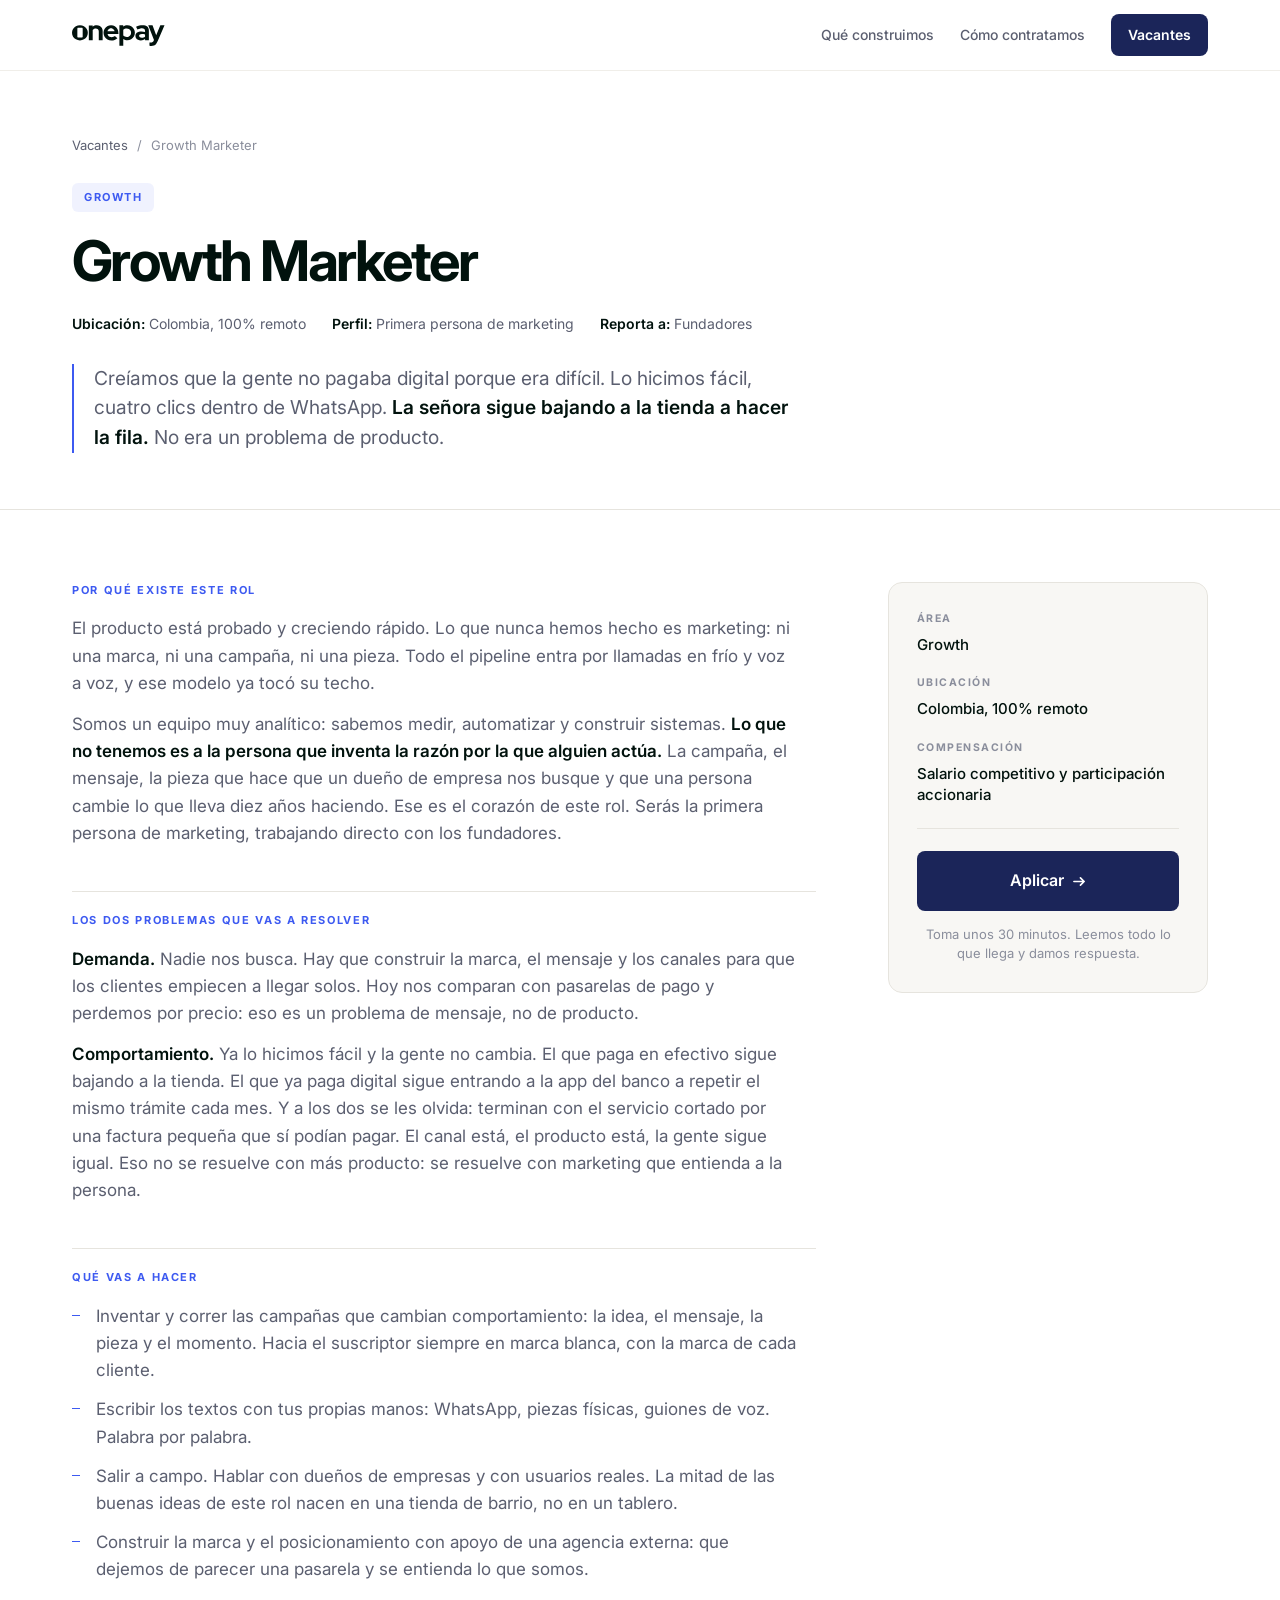
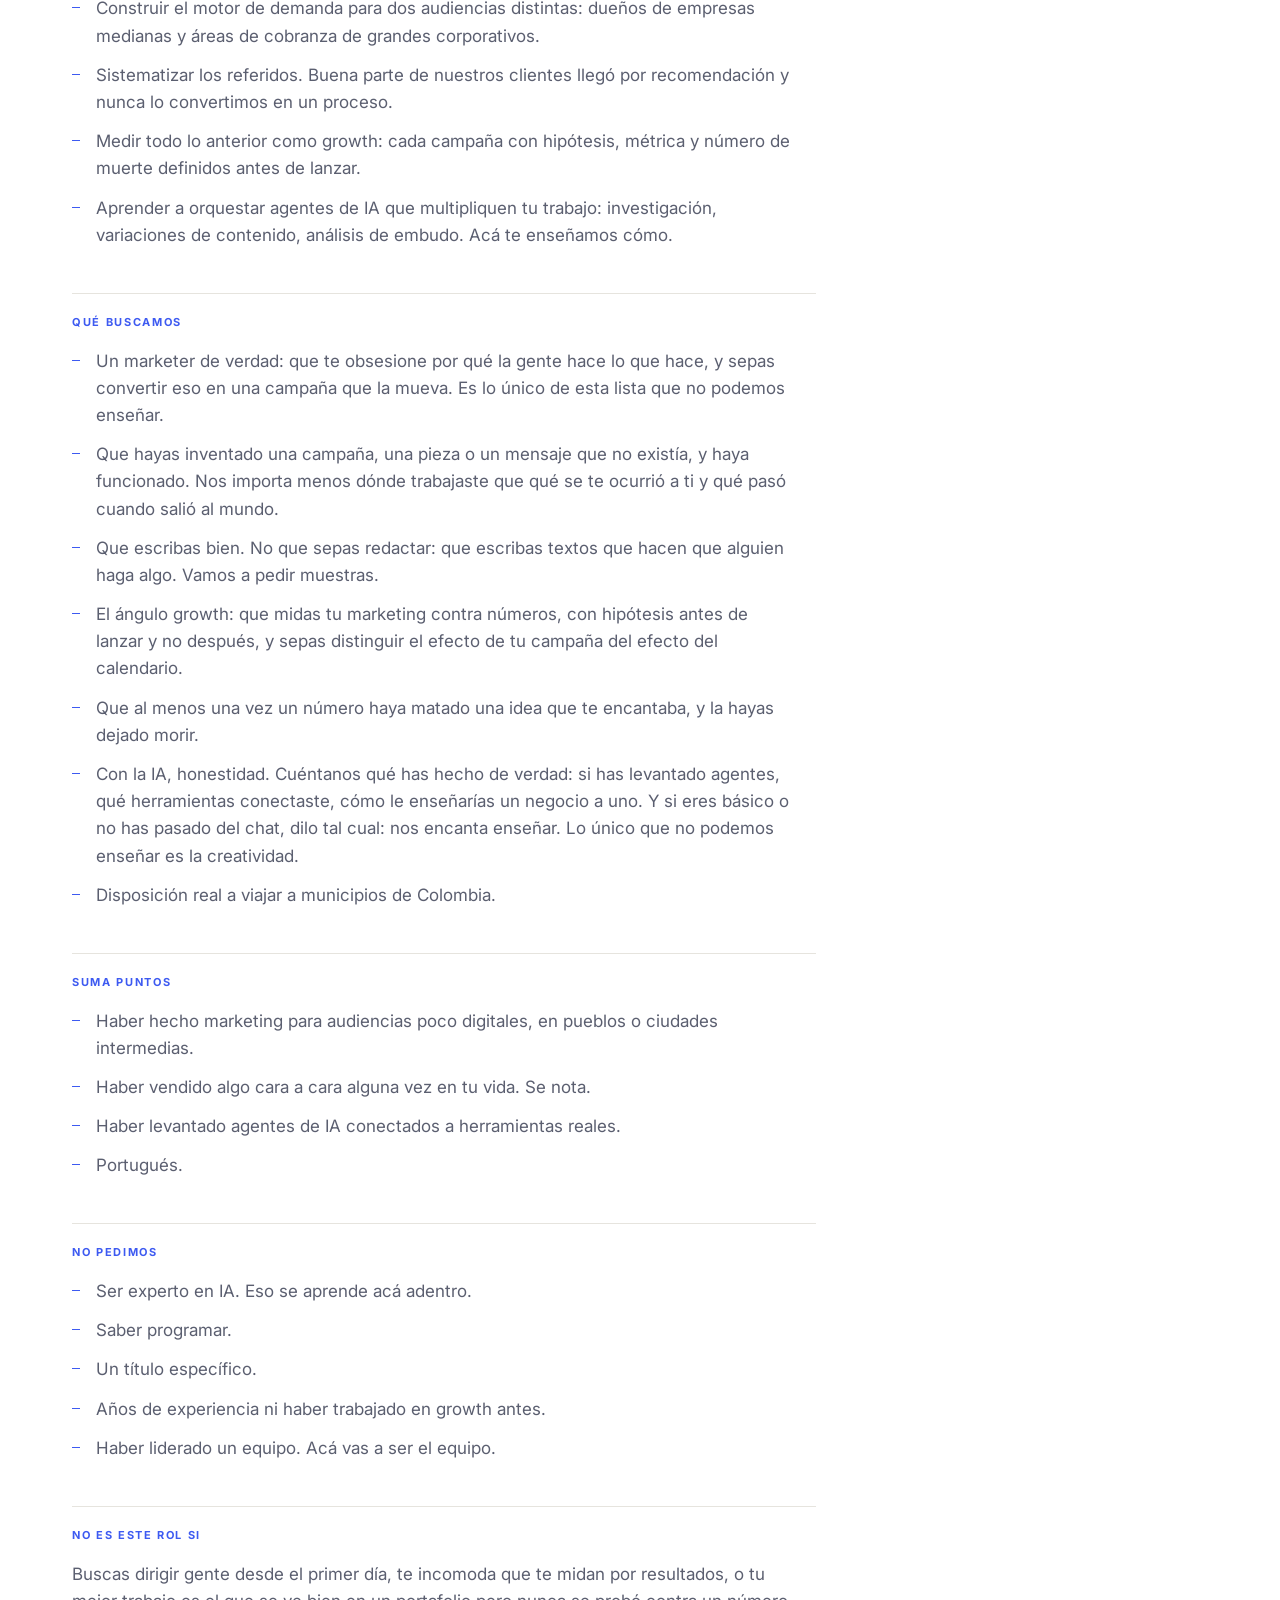
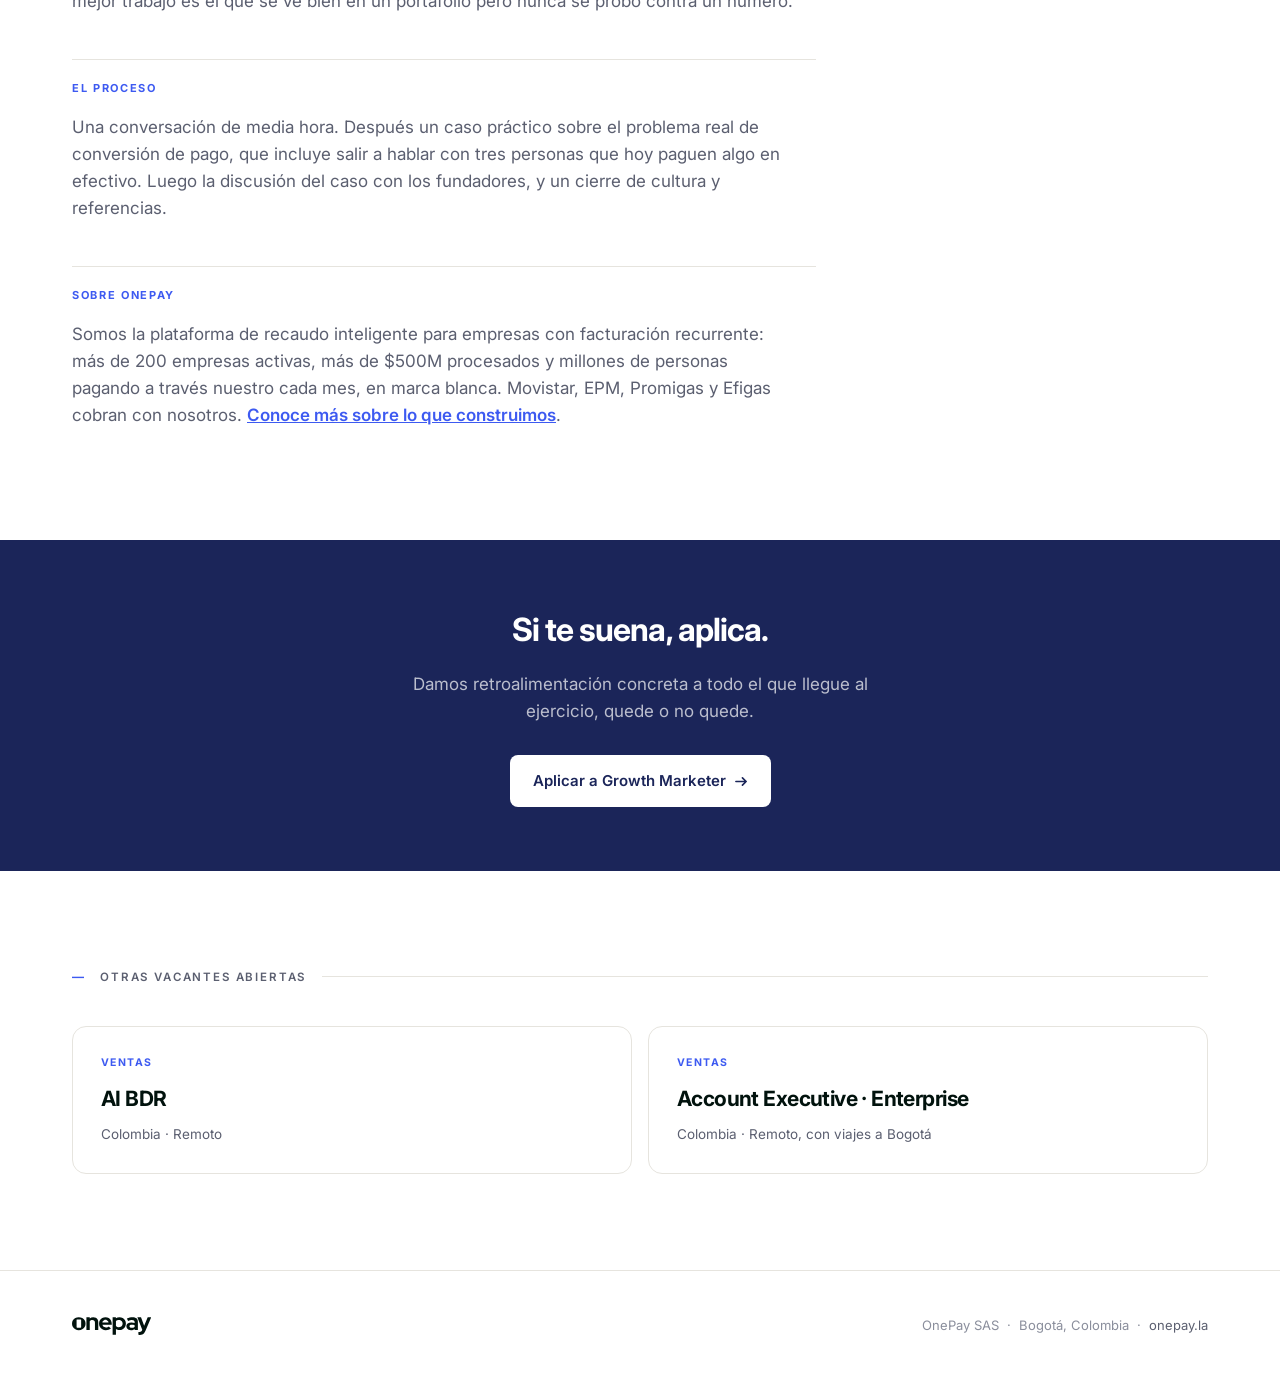
==== growth.html @ 45aba605 "Sitio de vacantes: portada y una pagina por rol" ====
<!DOCTYPE html>
<html lang="es">
<head>
<meta charset="utf-8">
<meta name="viewport" content="width=device-width,initial-scale=1">
<title>Growth Marketer &middot; Trabaja en OnePay</title>
<meta name="theme-color" content="#1B2559">
<meta name="description" content="La primera persona de marketing de OnePay. Inventa las campanas que cambian comportamiento y las mide contra numeros. Colombia, remoto.">
<meta property="og:title" content="Growth Marketer · OnePay">
<meta property="og:description" content="Creiamos que la gente no pagaba digital porque era dificil. Lo hicimos facil, cuatro clics dentro de WhatsApp. La senora sigue bajando a la tienda a hacer la fila.">
<meta property="og:type" content="article">
<meta property="og:locale" content="es_CO">
<link rel="preconnect" href="https://fonts.googleapis.com">
<link rel="preconnect" href="https://fonts.gstatic.com" crossorigin>
<link href="https://fonts.googleapis.com/css2?family=Inter:wght@400;500;600;700&family=Instrument+Serif:ital@0;1&display=swap" rel="stylesheet">
<link rel="stylesheet" href="/style.css">
</head>
<body>
<div id="nav"></div>

<div class="jobhero"><div class="wrap">
<div class="crumb"><a href="/#vacantes">Vacantes</a> <span>/</span> <span>Growth Marketer</span></div>
<div class="chip">Growth</div>
<h1>Growth Marketer</h1>
<div class="jobmeta"><span><b>Ubicación:</b> Colombia, 100% remoto</span><span><b>Perfil:</b> Primera persona de marketing</span><span><b>Reporta a:</b> Fundadores</span></div>
<p class="jobhook">Creíamos que la gente no pagaba digital porque era difícil. Lo hicimos fácil, cuatro clics dentro de WhatsApp. <b>La señora sigue bajando a la tienda a hacer la fila.</b> No era un problema de producto.</p>
</div></div>

<div class="wrap"><div class="jlayout">
<article class="jd">
<h4>Por qué existe este rol</h4>
<p>El producto está probado y creciendo rápido. Lo que nunca hemos hecho es marketing: ni una marca, ni una campaña, ni una pieza. Todo el pipeline entra por llamadas en frío y voz a voz, y ese modelo ya tocó su techo.</p>
<p>Somos un equipo muy analítico: sabemos medir, automatizar y construir sistemas. <strong>Lo que no tenemos es a la persona que inventa la razón por la que alguien actúa.</strong> La campaña, el mensaje, la pieza que hace que un dueño de empresa nos busque y que una persona cambie lo que lleva diez años haciendo. Ese es el corazón de este rol. Serás la primera persona de marketing, trabajando directo con los fundadores.</p>
<h4>Los dos problemas que vas a resolver</h4>
<p><strong>Demanda.</strong> Nadie nos busca. Hay que construir la marca, el mensaje y los canales para que los clientes empiecen a llegar solos. Hoy nos comparan con pasarelas de pago y perdemos por precio: eso es un problema de mensaje, no de producto.</p>
<p><strong>Comportamiento.</strong> Ya lo hicimos fácil y la gente no cambia. El que paga en efectivo sigue bajando a la tienda. El que ya paga digital sigue entrando a la app del banco a repetir el mismo trámite cada mes. Y a los dos se les olvida: terminan con el servicio cortado por una factura pequeña que sí podían pagar. El canal está, el producto está, la gente sigue igual. Eso no se resuelve con más producto: se resuelve con marketing que entienda a la persona.</p>
<h4>Qué vas a hacer</h4>
<ul>
<li>Inventar y correr las campañas que cambian comportamiento: la idea, el mensaje, la pieza y el momento. Hacia el suscriptor siempre en marca blanca, con la marca de cada cliente.</li>
<li>Escribir los textos con tus propias manos: WhatsApp, piezas físicas, guiones de voz. Palabra por palabra.</li>
<li>Salir a campo. Hablar con dueños de empresas y con usuarios reales. La mitad de las buenas ideas de este rol nacen en una tienda de barrio, no en un tablero.</li>
<li>Construir la marca y el posicionamiento con apoyo de una agencia externa: que dejemos de parecer una pasarela y se entienda lo que somos.</li>
<li>Construir el motor de demanda para dos audiencias distintas: dueños de empresas medianas y áreas de cobranza de grandes corporativos.</li>
<li>Sistematizar los referidos. Buena parte de nuestros clientes llegó por recomendación y nunca lo convertimos en un proceso.</li>
<li>Medir todo lo anterior como growth: cada campaña con hipótesis, métrica y número de muerte definidos antes de lanzar.</li>
<li>Aprender a orquestar agentes de IA que multipliquen tu trabajo: investigación, variaciones de contenido, análisis de embudo. Acá te enseñamos cómo.</li>
</ul>
<h4>Qué buscamos</h4>
<ul>
<li>Un marketer de verdad: que te obsesione por qué la gente hace lo que hace, y sepas convertir eso en una campaña que la mueva. Es lo único de esta lista que no podemos enseñar.</li>
<li>Que hayas inventado una campaña, una pieza o un mensaje que no existía, y haya funcionado. Nos importa menos dónde trabajaste que qué se te ocurrió a ti y qué pasó cuando salió al mundo.</li>
<li>Que escribas bien. No que sepas redactar: que escribas textos que hacen que alguien haga algo. Vamos a pedir muestras.</li>
<li>El ángulo growth: que midas tu marketing contra números, con hipótesis antes de lanzar y no después, y sepas distinguir el efecto de tu campaña del efecto del calendario.</li>
<li>Que al menos una vez un número haya matado una idea que te encantaba, y la hayas dejado morir.</li>
<li>Con la IA, honestidad. Cuéntanos qué has hecho de verdad: si has levantado agentes, qué herramientas conectaste, cómo le enseñarías un negocio a uno. Y si eres básico o no has pasado del chat, dilo tal cual: nos encanta enseñar. Lo único que no podemos enseñar es la creatividad.</li>
<li>Disposición real a viajar a municipios de Colombia.</li>
</ul>
<h4>Suma puntos</h4>
<ul>
<li>Haber hecho marketing para audiencias poco digitales, en pueblos o ciudades intermedias.</li>
<li>Haber vendido algo cara a cara alguna vez en tu vida. Se nota.</li>
<li>Haber levantado agentes de IA conectados a herramientas reales.</li>
<li>Portugués.</li>
</ul>
<h4>No pedimos</h4>
<ul>
<li>Ser experto en IA. Eso se aprende acá adentro.</li>
<li>Saber programar.</li>
<li>Un título específico.</li>
<li>Años de experiencia ni haber trabajado en growth antes.</li>
<li>Haber liderado un equipo. Acá vas a ser el equipo.</li>
</ul>
<h4>No es este rol si</h4>
<p>Buscas dirigir gente desde el primer día, te incomoda que te midan por resultados, o tu mejor trabajo es el que se ve bien en un portafolio pero nunca se probó contra un número.</p>
<h4>El proceso</h4>
<p>Una conversación de media hora. Después un caso práctico sobre el problema real de conversión de pago, que incluye salir a hablar con tres personas que hoy paguen algo en efectivo. Luego la discusión del caso con los fundadores, y un cierre de cultura y referencias.</p>
<h4>Sobre OnePay</h4>
<p>Somos la plataforma de recaudo inteligente para empresas con facturación recurrente: más de 200 empresas activas, más de $500M procesados y millones de personas pagando a través nuestro cada mes, en marca blanca. Movistar, EPM, Promigas y Efigas cobran con nosotros. <a href="/#quehacemos" style="color:var(--blue);font-weight:600">Conoce más sobre lo que construimos</a>.</p>
</article>
<aside class="aside">
<div class="al">Área</div><div class="av">Growth</div>
<div class="al">Ubicación</div><div class="av">Colombia, 100% remoto</div>
<div class="al">Compensación</div><div class="av">Salario competitivo y participación accionaria</div>
<hr>
<a class="btn btn-primary btn-lg" href="https://tally.so/r/VLWZql" target="_blank" rel="noopener">Aplicar <span class="ar"></span></a>
<div class="note">Toma unos 30 minutos. Leemos todo lo que llega y damos respuesta.</div>
</aside>
</div></div>

<div class="applybar"><div class="wrap">
<h3>Si te suena, aplica.</h3>
<p>Damos retroalimentación concreta a todo el que llegue al ejercicio, quede o no quede.</p>
<a class="btn" href="https://tally.so/r/VLWZql" target="_blank" rel="noopener">Aplicar a Growth Marketer <span class="ar"></span></a>
</div></div>

<section><div class="wrap">
<div class="shead"><span class="snum num">&mdash;</span><span class="slab">Otras vacantes abiertas</span><span class="srule"></span></div>
<div class="others"><a class="ocard" href="/aibdr"><div class="oa">Ventas</div><div class="ot">AI BDR</div><div class="ol">Colombia &middot; Remoto</div></a><a class="ocard" href="/enterprise"><div class="oa">Ventas</div><div class="ot">Account Executive &middot; Enterprise</div><div class="ol">Colombia &middot; Remoto, con viajes a Bogotá</div></a></div>
</div></section>

<div id="foot"></div>
<script src="/app.js"></script>
</body>
</html>
---- style.css ----
:root{--ink:#01120D;--navy:#1B2559;--blue:#3D5AF1;--blue-l:#8DA0FF;--paper:#F8F7F4;--line:#E6E4DE;--line-s:#F0EEE9;--gray:#5B5F70;--gray-l:#8A8E9C;--maxw:1200px;--gut:32px}
*{box-sizing:border-box;margin:0;padding:0}
html{scroll-behavior:smooth}
body{font-family:'Inter',-apple-system,sans-serif;background:#fff;color:var(--ink);font-size:17px;line-height:1.6;-webkit-font-smoothing:antialiased}
::selection{background:var(--blue);color:#fff}
a{color:inherit}
:focus-visible{outline:2px solid var(--blue);outline-offset:3px}
.wrap{max-width:var(--maxw);margin:0 auto;padding:0 var(--gut)}
.tight{max-width:780px}
.num{font-variant-numeric:tabular-nums}
nav{position:sticky;top:0;z-index:60;background:rgba(255,255,255,.94);backdrop-filter:blur(10px);border-bottom:1px solid var(--line-s)}
nav .wrap{display:flex;align-items:center;justify-content:space-between;height:70px}
.brand{display:flex;align-items:center;color:var(--ink);text-decoration:none}
.brand svg{height:21px;width:auto;display:block}
.navr{display:flex;align-items:center;gap:26px}
.navlink{font-size:14px;font-weight:500;color:var(--gray);text-decoration:none}
.navlink:hover{color:var(--ink)}
.navcta{font-size:14px;font-weight:600;text-decoration:none;color:#fff;background:var(--navy);padding:10px 17px;border-radius:8px;transition:background .18s}
.navcta:hover{background:var(--blue)}
.btn{display:inline-flex;align-items:center;gap:9px;text-decoration:none;font-weight:600;font-size:15px;padding:13px 22px;border-radius:8px;transition:all .18s;border:1px solid transparent;cursor:pointer;font-family:inherit}
.btn svg{width:13px;height:13px;flex-shrink:0;transition:transform .18s}
.btn-primary{background:var(--navy);color:#fff}
.btn-primary:hover{background:var(--blue)}
.btn-primary:hover svg{transform:translateX(3px)}
.btn-ghost{background:#fff;color:var(--ink);border-color:var(--line)}
.btn-ghost:hover{border-color:var(--ink)}
.btn-lg{padding:16px 26px;font-size:16px;width:100%;justify-content:center}
header{padding:96px 0 84px;border-bottom:1px solid var(--line-s)}
.herogrid{display:grid;grid-template-columns:1.12fr .88fr;gap:56px;align-items:center}
.eyebrow{display:flex;align-items:center;gap:12px;font-size:11.5px;font-weight:600;letter-spacing:.16em;text-transform:uppercase;color:var(--blue);margin-bottom:28px}
.eyebrow:before{content:"";width:26px;height:1px;background:var(--blue)}
h1{font-size:clamp(40px,5.2vw,64px);line-height:1.04;letter-spacing:-.045em;font-weight:700;max-width:16ch}
h1 em{font-family:'Instrument Serif',Georgia,serif;font-style:italic;font-weight:400;letter-spacing:-.015em}
.lede{margin-top:26px;font-size:clamp(16.5px,1.35vw,19px);color:var(--gray);max-width:52ch}
.herobtns{margin-top:34px;display:flex;gap:11px;flex-wrap:wrap}
.areas{margin-top:38px;padding-top:24px;border-top:1px solid var(--line-s);font-size:13px;color:var(--gray-l)}
.areas b{font-weight:500;color:var(--gray)}
.rails{width:100%;max-width:520px;margin-left:auto;display:block}
.rails .rail{fill:none;stroke:var(--line);stroke-width:1.2}
.rails .flow{fill:none;stroke:var(--blue);stroke-width:1.6;stroke-dasharray:3 13;stroke-linecap:round;opacity:.7;animation:flow 2.6s linear infinite}
.rails .flow:nth-of-type(2){animation-delay:-.5s}
.rails .flow:nth-of-type(3){animation-delay:-1.1s}
.rails .flow:nth-of-type(4){animation-delay:-1.7s}
.rails .flow:nth-of-type(5){animation-delay:-2.2s}
@keyframes flow{to{stroke-dashoffset:-160}}
.rails .hub{fill:var(--navy)}
.rails .mk{fill:#fff}
.rails .ring{fill:none;stroke:var(--line);stroke-width:1}
.stats{background:var(--navy);color:#fff;position:relative;overflow:hidden}
.stats .mark{position:absolute;right:2%;bottom:-78px;width:260px;opacity:.05}
.stats .grid{display:grid;grid-template-columns:repeat(4,1fr);position:relative;z-index:1}
.stats .cell{padding:44px 26px;border-left:1px solid rgba(255,255,255,.11)}
.stats .cell:first-child{border-left:0;padding-left:0}
.stats .n{font-size:clamp(26px,2.8vw,38px);font-weight:700;letter-spacing:-.035em;line-height:1}
.stats .l{margin-top:11px;font-size:11px;letter-spacing:.13em;text-transform:uppercase;color:var(--blue-l);line-height:1.45}
section{padding:96px 0}
.paper{background:var(--paper);border-top:1px solid var(--line);border-bottom:1px solid var(--line)}
.shead{display:flex;align-items:center;gap:16px;margin-bottom:36px}
.snum{font-size:12px;font-weight:700;color:var(--blue)}
.slab{font-size:11.5px;font-weight:600;letter-spacing:.16em;text-transform:uppercase;color:var(--gray)}
.srule{flex:1;height:1px;background:var(--line)}
h2{font-size:clamp(28px,3.4vw,42px);line-height:1.12;letter-spacing:-.038em;font-weight:700;max-width:19ch}
h2 em{font-family:'Instrument Serif',Georgia,serif;font-style:italic;font-weight:400}
.body p{margin-top:22px;color:var(--gray);max-width:64ch}
.body p strong{color:var(--ink);font-weight:600}
.qgrid{display:grid;grid-template-columns:repeat(2,1fr);gap:0 56px;margin-top:56px}
.qi{padding:30px 0;border-top:1px solid var(--line)}
.qi .qn{font-size:11px;font-weight:700;letter-spacing:.14em;color:var(--blue);margin-bottom:14px}
.qi .qt{font-weight:700;font-size:19px;letter-spacing:-.022em;margin-bottom:10px}
.qi p{font-size:15.5px;color:var(--gray);max-width:44ch}
.hard{list-style:none;margin-top:12px}
.hard li{display:grid;grid-template-columns:52px 1fr;gap:24px;padding:26px 0;border-top:1px solid var(--line)}
.hard li:last-child{border-bottom:1px solid var(--line)}
.hard .hn{font-size:12px;font-weight:700;color:var(--blue);padding-top:5px}
.hard b{display:block;font-weight:600;font-size:18px;letter-spacing:-.02em;margin-bottom:7px}
.hard span.t{color:var(--gray);font-size:16px;max-width:62ch;display:block}
.principio{margin-top:48px;background:var(--navy);color:#fff;border-radius:14px;padding:34px 38px;max-width:720px;position:relative;overflow:hidden}
.principio .mark{position:absolute;right:-26px;top:-26px;width:150px;opacity:.07}
.principio .pl{font-size:11px;font-weight:600;letter-spacing:.15em;text-transform:uppercase;color:var(--blue-l);margin-bottom:12px}
.principio p{font-size:16.5px;color:rgba(255,255,255,.86);max-width:58ch;position:relative}
.dgrid{display:grid;grid-template-columns:repeat(2,1fr);gap:0 56px;margin-top:56px}
.di{padding:32px 0;border-top:1px solid var(--line)}
.di .dn{font-family:'Instrument Serif',Georgia,serif;font-size:34px;line-height:1;color:var(--blue);opacity:.55;margin-bottom:14px}
.di .dt{font-weight:700;font-size:19px;letter-spacing:-.022em;margin-bottom:9px}
.di p{font-size:15.5px;color:var(--gray);max-width:46ch}
.pull{margin-top:56px;padding-top:36px;border-top:1px solid var(--line);font-family:'Instrument Serif',Georgia,serif;font-style:italic;font-size:clamp(21px,2.2vw,28px);line-height:1.35;max-width:32ch}
.pull span{color:var(--gray-l)}
.rhead{display:grid;grid-template-columns:44px 1fr 150px 230px 40px;gap:20px;padding:0 0 14px;font-size:10.5px;font-weight:600;letter-spacing:.15em;text-transform:uppercase;color:var(--gray-l);border-bottom:1px solid var(--line)}
.rowlink{display:grid;grid-template-columns:44px 1fr 150px 230px 40px;gap:20px;align-items:start;padding:30px 0;border-bottom:1px solid var(--line);text-decoration:none}
.rowlink:hover .rt{color:var(--blue)}
.rowlink:hover .go{background:var(--navy);border-color:var(--navy)}
.rowlink:hover .go svg path{stroke:#fff}
.rnum{font-size:12px;font-weight:700;color:var(--blue);padding-top:7px}
.rt{display:block;font-size:clamp(21px,2.3vw,27px);font-weight:700;letter-spacing:-.032em;line-height:1.15;transition:color .18s}
.rhook{display:block;margin-top:12px;font-size:16px;color:var(--gray);max-width:56ch;line-height:1.55}
.rhook b{color:var(--ink);font-weight:600}
.rarea{display:block;font-size:12px;font-weight:600;padding-top:8px}
.rloc{display:block;font-size:13.5px;color:var(--gray);padding-top:7px;line-height:1.5}
.go{width:38px;height:38px;border-radius:50%;border:1px solid var(--line);display:flex;align-items:center;justify-content:center;transition:all .22s;margin-top:2px}
.go svg{width:13px;height:13px}
.spont{margin-top:64px;background:#fff;border:1px solid var(--line);border-radius:16px;padding:40px;display:flex;gap:32px;align-items:center;justify-content:space-between;flex-wrap:wrap}
.spont .st{font-weight:700;font-size:21px;letter-spacing:-.028em;margin-bottom:8px}
.spont p{color:var(--gray);font-size:16px;max-width:52ch}
.how{display:grid;grid-template-columns:repeat(4,1fr);margin-top:52px;border-top:1px solid var(--line)}
.howcell{padding:32px 26px 8px;border-right:1px solid var(--line)}
.howcell:last-child{border-right:0}
.howcell:first-child{padding-left:0}
.howcell .hn{font-size:11px;font-weight:700;color:var(--blue);letter-spacing:.13em;margin-bottom:14px}
.howcell .ht{font-weight:600;font-size:17px;margin-bottom:9px;letter-spacing:-.02em;line-height:1.3}
.howcell p{font-size:15px;color:var(--gray);line-height:1.6}
.closing{background:var(--navy);color:#fff;padding:110px 0;position:relative;overflow:hidden}
.closing .mark{position:absolute;left:50%;top:50%;transform:translate(-50%,-50%);width:420px;opacity:.05}
.closing .inner{position:relative;z-index:1;text-align:center}
.closing h2{color:#fff;margin:0 auto;max-width:20ch;font-family:'Instrument Serif',Georgia,serif;font-style:italic;font-weight:400;font-size:clamp(30px,4vw,50px);line-height:1.14}
.closing p{color:rgba(255,255,255,.72);margin:22px auto 0;max-width:46ch}
.closing .btn-primary{background:#fff;color:var(--navy);margin-top:38px}
.closing .btn-primary:hover{background:var(--blue);color:#fff}
footer{padding:44px 0;border-top:1px solid var(--line)}
footer .wrap{display:flex;justify-content:space-between;align-items:center;gap:22px;flex-wrap:wrap}
footer .brand svg{height:18px}
footer .meta{font-size:13px;color:var(--gray-l)}
footer a{color:var(--gray);text-decoration:none}
footer a:hover{color:var(--blue)}
.crumb{display:flex;align-items:center;gap:9px;font-size:13px;color:var(--gray-l);margin-bottom:26px}
.crumb a{text-decoration:none;color:var(--gray)}
.crumb a:hover{color:var(--blue)}
.jobhero{padding:64px 0 56px;border-bottom:1px solid var(--line)}
.chip{display:inline-block;font-size:11px;font-weight:700;letter-spacing:.14em;text-transform:uppercase;color:var(--blue);background:rgba(61,90,241,.08);padding:6px 12px;border-radius:6px;margin-bottom:20px}
.jobhero h1{font-size:clamp(34px,4.6vw,56px);max-width:18ch;line-height:1.05}
.jobmeta{margin-top:22px;display:flex;gap:26px;flex-wrap:wrap;font-size:14px;color:var(--gray)}
.jobmeta b{font-weight:600;color:var(--ink)}
.jobhook{margin-top:28px;font-size:clamp(17px,1.5vw,20px);color:var(--gray);max-width:60ch;line-height:1.55;padding-left:20px;border-left:2px solid var(--blue)}
.jobhook b{color:var(--ink);font-weight:600}
.jlayout{display:grid;grid-template-columns:1fr 320px;gap:72px;align-items:start;padding:72px 0 96px}
.jd h4{font-size:11px;font-weight:700;letter-spacing:.15em;text-transform:uppercase;color:var(--blue);margin:44px 0 16px;padding-top:20px;border-top:1px solid var(--line)}
.jd h4:first-child{margin-top:0;padding-top:0;border-top:0}
.jd p{color:var(--gray);max-width:66ch;margin-bottom:14px}
.jd p strong{color:var(--ink);font-weight:600}
.jd ul{list-style:none;max-width:66ch}
.jd li{position:relative;padding-left:24px;margin-bottom:12px;color:var(--gray)}
.jd li:before{content:"";position:absolute;left:0;top:12px;width:8px;height:1px;background:var(--blue)}
.aside{position:sticky;top:96px;background:var(--paper);border:1px solid var(--line);border-radius:14px;padding:28px}
.aside .al{font-size:10.5px;font-weight:700;letter-spacing:.14em;text-transform:uppercase;color:var(--gray-l);margin-bottom:6px}
.aside .av{font-size:15px;font-weight:500;margin-bottom:20px;line-height:1.45}
.aside .note{font-size:13px;color:var(--gray-l);margin-top:14px;line-height:1.5;text-align:center}
.aside hr{border:0;border-top:1px solid var(--line);margin:22px 0}
.applybar{background:var(--navy);color:#fff;padding:64px 0;text-align:center}
.applybar h3{font-size:clamp(24px,2.6vw,32px);font-weight:700;letter-spacing:-.03em;max-width:22ch;margin:0 auto}
.applybar p{color:rgba(255,255,255,.7);margin:16px auto 0;max-width:44ch}
.applybar .btn{background:#fff;color:var(--navy);margin-top:30px}
.applybar .btn:hover{background:var(--blue);color:#fff}
.others{display:grid;grid-template-columns:repeat(2,1fr);gap:16px;margin-top:40px}
.ocard{border:1px solid var(--line);border-radius:14px;padding:28px;text-decoration:none;transition:all .2s;display:block}
.ocard:hover{border-color:var(--ink);transform:translateY(-2px)}
.ocard .oa{font-size:10.5px;font-weight:700;letter-spacing:.14em;text-transform:uppercase;color:var(--blue);margin-bottom:10px}
.ocard .ot{font-size:21px;font-weight:700;letter-spacing:-.028em;margin-bottom:8px}
.ocard .ol{font-size:13.5px;color:var(--gray)}
.rv{opacity:0;transform:translateY(14px);transition:opacity .7s,transform .7s}
.rv.in{opacity:1;transform:none}
@media(prefers-reduced-motion:reduce){.rv{opacity:1;transform:none}.rails .flow{animation:none}}
@media(max-width:1040px){.herogrid{grid-template-columns:1fr;gap:48px}.rails{max-width:440px;margin:0}.rhead{display:none}.rowlink{grid-template-columns:36px 1fr 40px}.rarea,.rloc{display:none}.how{grid-template-columns:repeat(2,1fr)}.howcell:nth-child(2){border-right:0}.howcell:nth-child(3){padding-left:0;border-top:1px solid var(--line)}.howcell:nth-child(4){border-top:1px solid var(--line)}.jlayout{grid-template-columns:1fr;gap:44px;padding:52px 0 72px}.aside{position:static;order:-1}}
@media(max-width:860px){.stats .grid{grid-template-columns:repeat(2,1fr)}.stats .cell{padding:30px 20px}.stats .cell:nth-child(3){border-left:0;padding-left:0}.stats .cell:nth-child(n+3){border-top:1px solid rgba(255,255,255,.11)}.qgrid,.dgrid,.others{grid-template-columns:1fr}}
@media(max-width:640px){:root{--gut:22px}body{font-size:16px}header{padding:64px 0 56px}section{padding:66px 0}.navr{gap:14px}.navlink{display:none}.hard li{grid-template-columns:1fr;gap:8px}.hard .hn{padding-top:0}.how{grid-template-columns:1fr}.howcell{border-right:0;padding-left:0;border-top:1px solid var(--line)}.howcell:first-child{border-top:0}.principio{padding:28px 24px}.spont{padding:30px 24px}.closing{padding:78px 0}.jobhero{padding:44px 0 42px}}
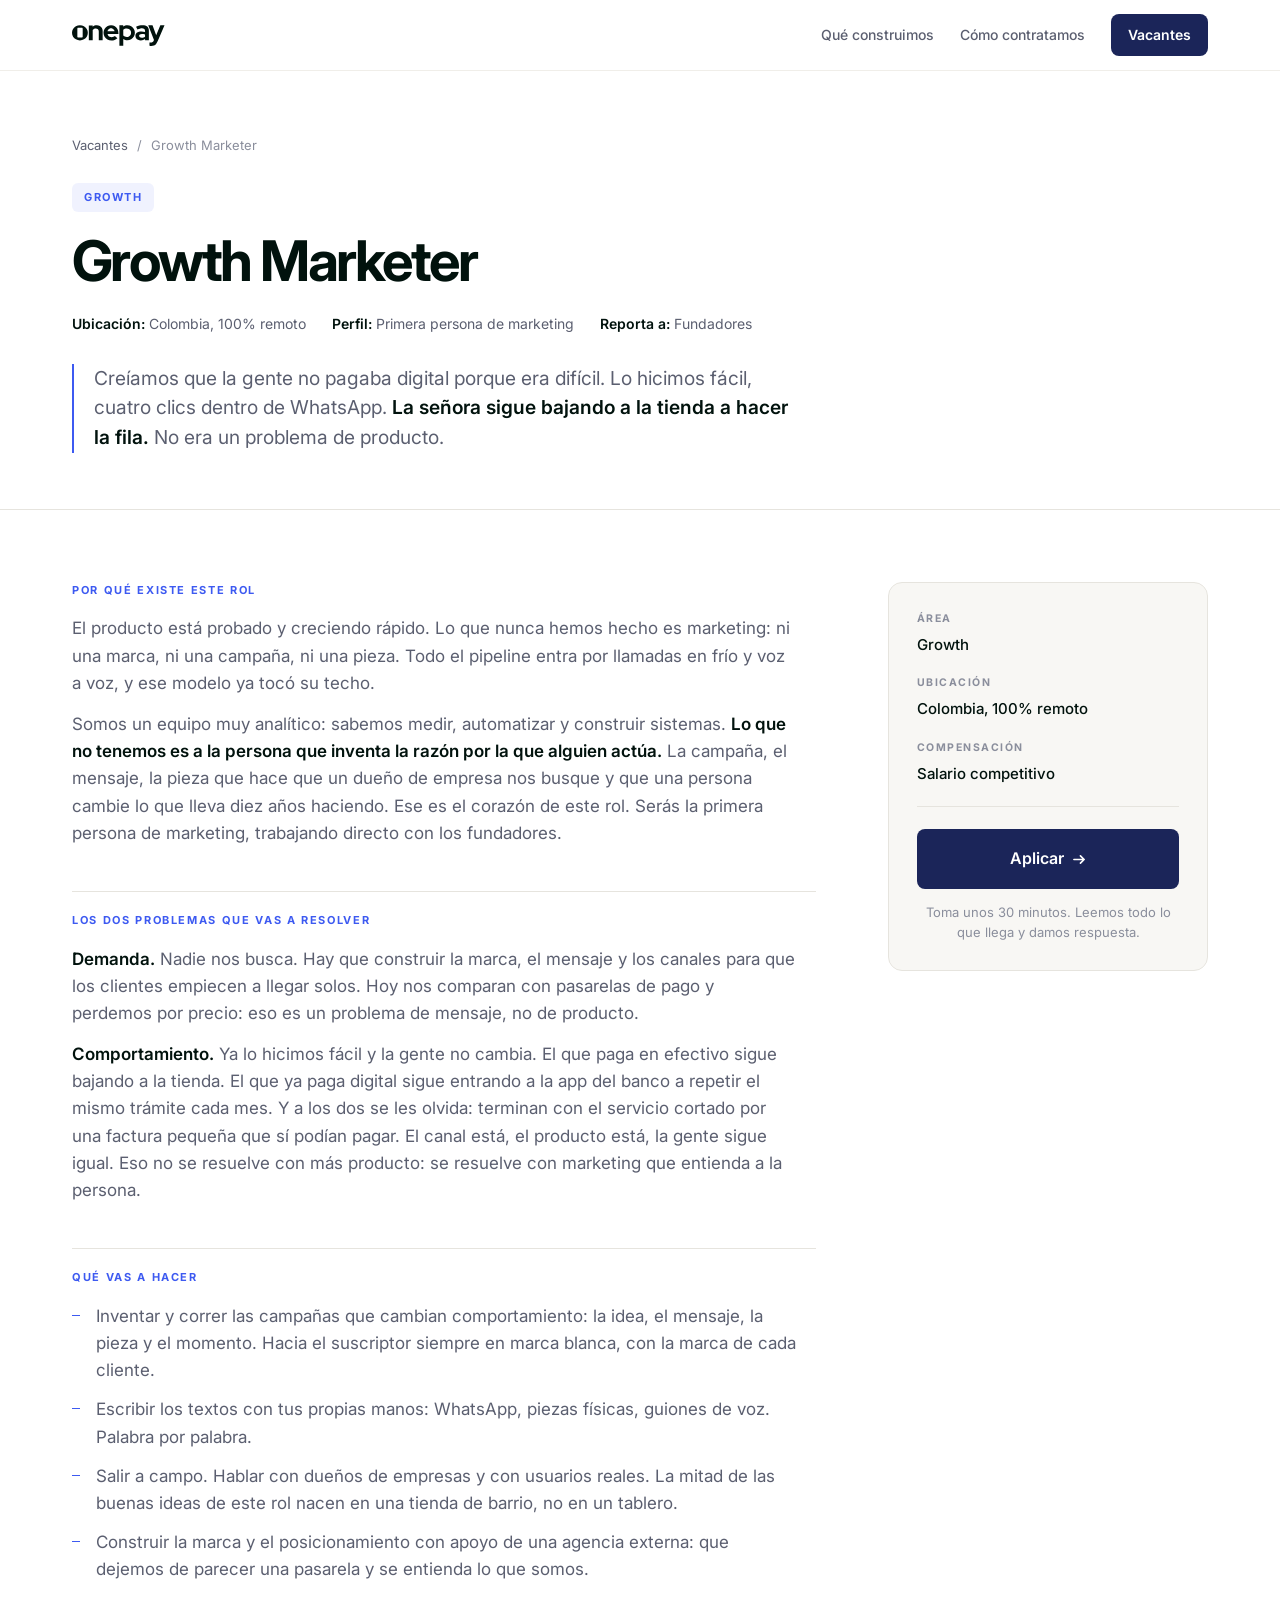
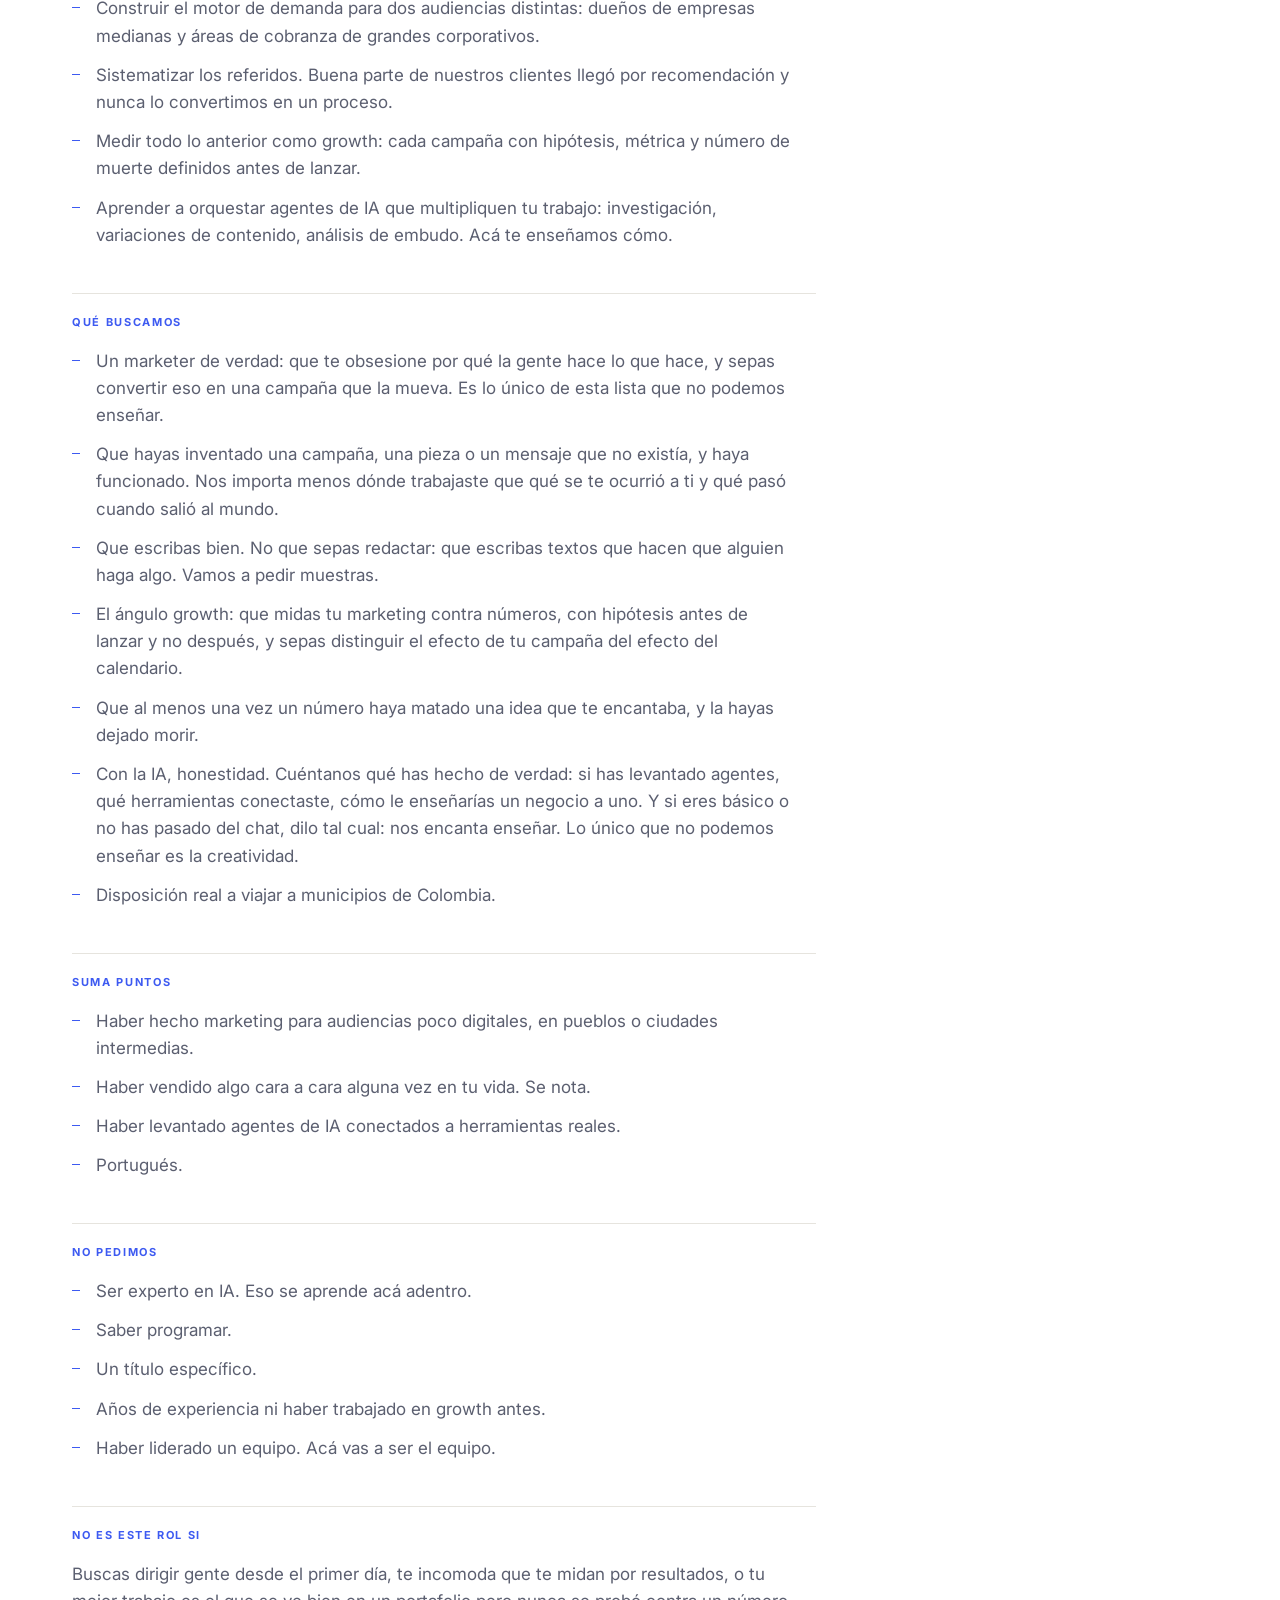
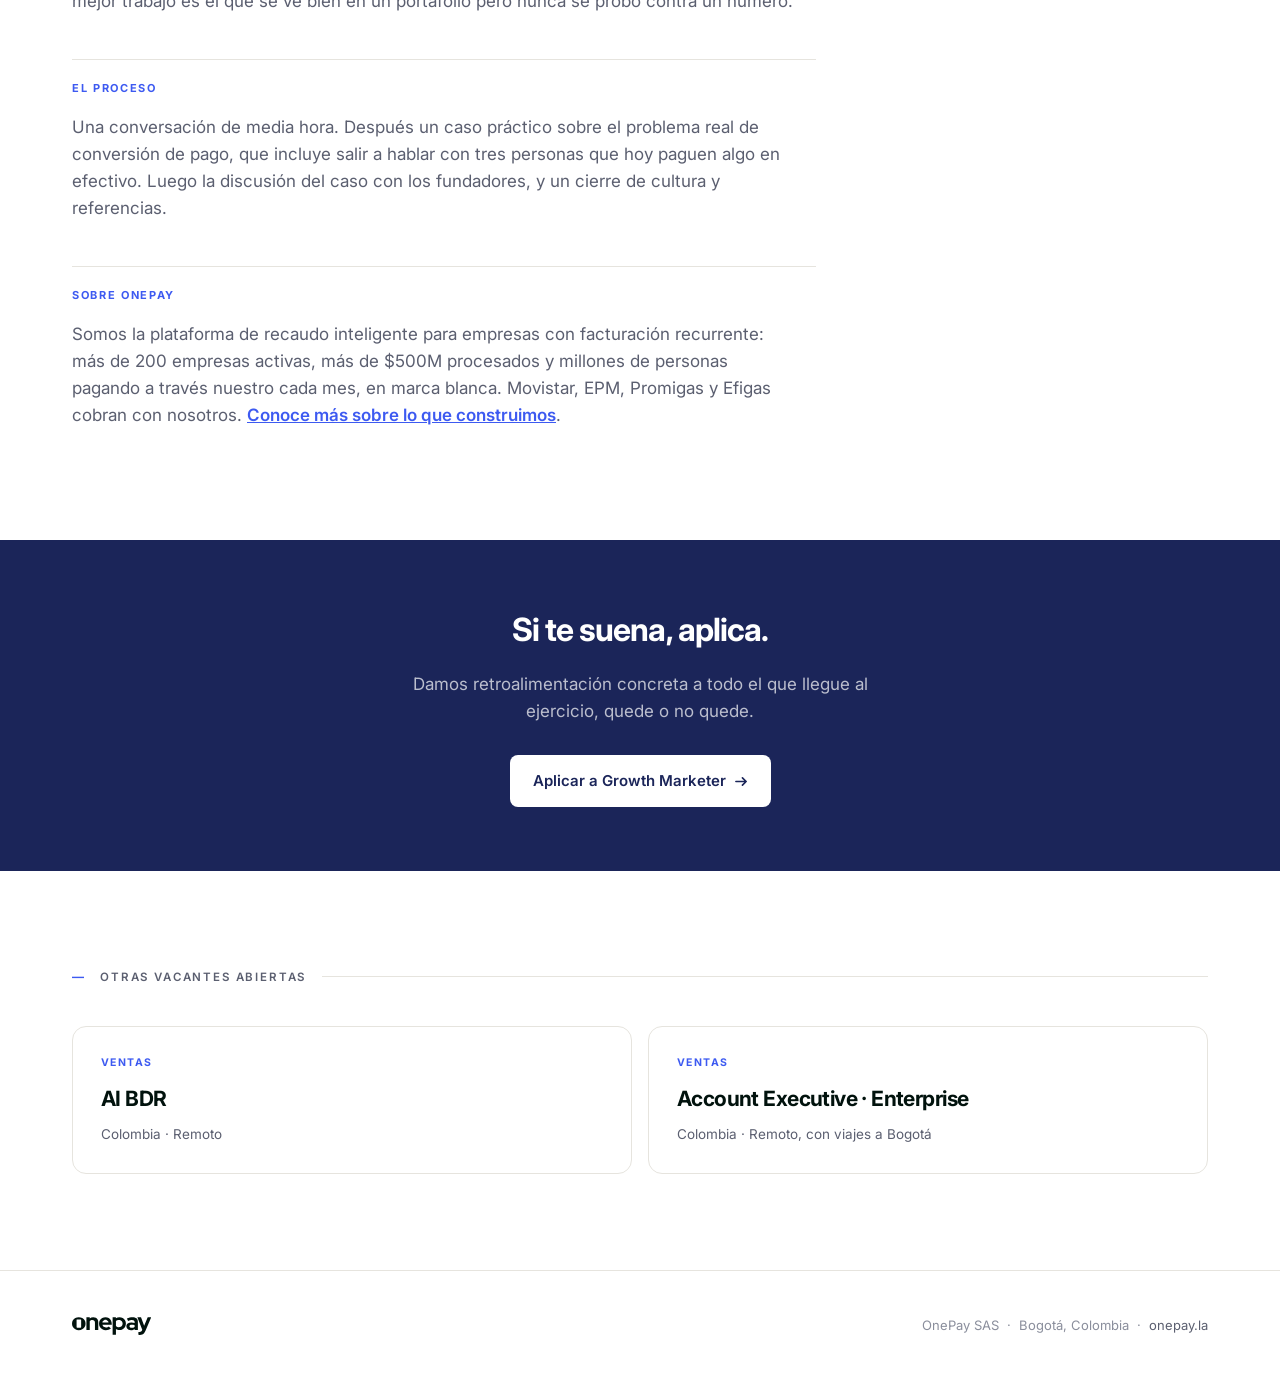
==== commit 040e6650: "Growth: quita mencion a participacion accionaria" ====
--- a/growth.html
+++ b/growth.html
@@ -80,7 +80,7 @@
 <aside class="aside">
 <div class="al">Área</div><div class="av">Growth</div>
 <div class="al">Ubicación</div><div class="av">Colombia, 100% remoto</div>
-<div class="al">Compensación</div><div class="av">Salario competitivo y participación accionaria</div>
+<div class="al">Compensación</div><div class="av">Salario competitivo</div>
 <hr>
 <a class="btn btn-primary btn-lg" href="https://tally.so/r/VLWZql" target="_blank" rel="noopener">Aplicar <span class="ar"></span></a>
 <div class="note">Toma unos 30 minutos. Leemos todo lo que llega y damos respuesta.</div>
